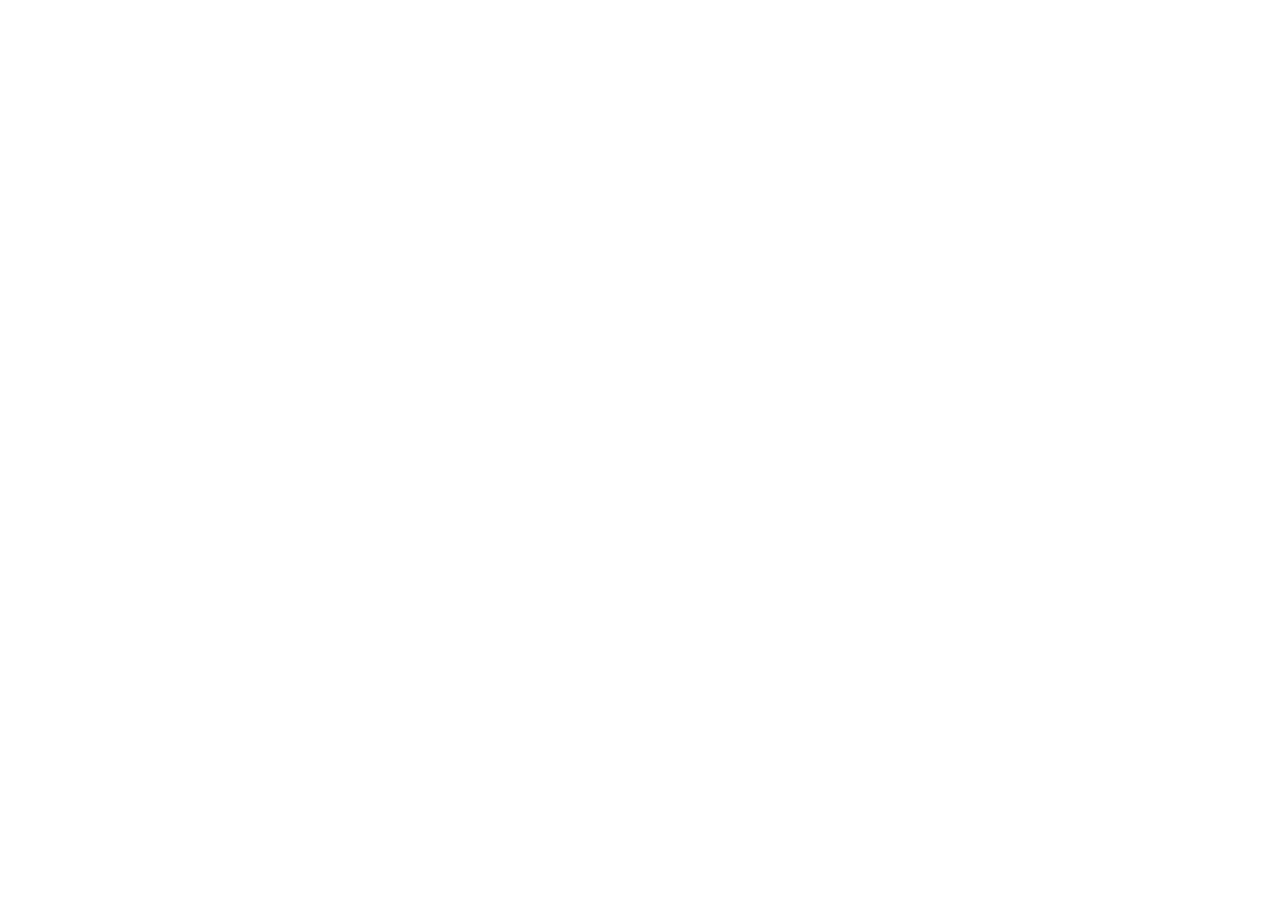
==== index.html @ 0a4031be "new" ====
<!DOCTYPE html>
<html lang="vi">
  <head>
    <meta charset="UTF-8" />
    <link rel="icon" type="image/svg+xml" href="/vite.svg" />
    <meta name="viewport" content="width=device-width, initial-scale=1.0" />
    <title>DuyunDz - Minecraft Client Developer | Phạm Hữu Duy Portfolio</title>
    <meta name="description" content="DuyunDz (Phạm Hữu Duy) - Minecraft client enthusiast & tool developer from Vietnam. Specialized in coding, modding, and reverse engineering.">
    <link rel="stylesheet" href="https://cdnjs.cloudflare.com/ajax/libs/font-awesome/6.4.0/css/all.min.css">
  </head>
  <body class="bg-zinc-950 text-white selection:bg-emerald-500/30">
    <div id="root"></div>
    <script type="module" src="/src/main.tsx"></script>
  </body>
</html>
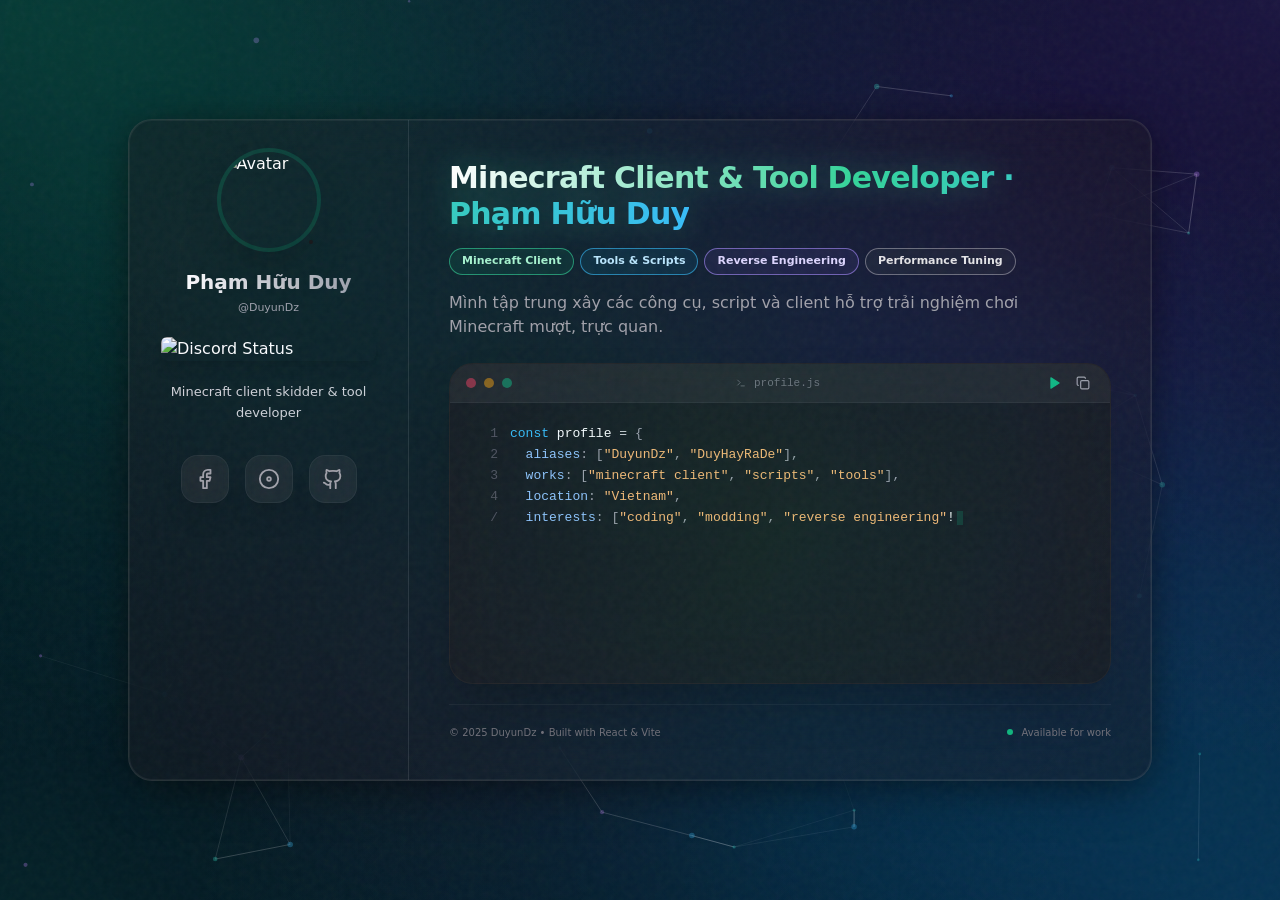
==== commit 12762b28: "Updates" ====
--- a/index.html
+++ b/index.html
@@ -7,9 +7,11 @@
     <title>DuyunDz - Minecraft Client Developer | Phạm Hữu Duy Portfolio</title>
     <meta name="description" content="DuyunDz (Phạm Hữu Duy) - Minecraft client enthusiast & tool developer from Vietnam. Specialized in coding, modding, and reverse engineering.">
     <link rel="stylesheet" href="https://cdnjs.cloudflare.com/ajax/libs/font-awesome/6.4.0/css/all.min.css">
+    <script type="module" crossorigin src="/assets/index-7a89866a.js"></script>
+    <link rel="stylesheet" href="/assets/index-070263aa.css">
   </head>
   <body class="bg-zinc-950 text-white selection:bg-emerald-500/30">
     <div id="root"></div>
-    <script type="module" src="/src/main.tsx"></script>
+    
   </body>
 </html>
--- a/assets/index-070263aa.css
+++ b/assets/index-070263aa.css
@@ -0,0 +1 @@
+*,:before,:after{--tw-border-spacing-x: 0;--tw-border-spacing-y: 0;--tw-translate-x: 0;--tw-translate-y: 0;--tw-rotate: 0;--tw-skew-x: 0;--tw-skew-y: 0;--tw-scale-x: 1;--tw-scale-y: 1;--tw-pan-x: ;--tw-pan-y: ;--tw-pinch-zoom: ;--tw-scroll-snap-strictness: proximity;--tw-gradient-from-position: ;--tw-gradient-via-position: ;--tw-gradient-to-position: ;--tw-ordinal: ;--tw-slashed-zero: ;--tw-numeric-figure: ;--tw-numeric-spacing: ;--tw-numeric-fraction: ;--tw-ring-inset: ;--tw-ring-offset-width: 0px;--tw-ring-offset-color: #fff;--tw-ring-color: rgb(59 130 246 / .5);--tw-ring-offset-shadow: 0 0 #0000;--tw-ring-shadow: 0 0 #0000;--tw-shadow: 0 0 #0000;--tw-shadow-colored: 0 0 #0000;--tw-blur: ;--tw-brightness: ;--tw-contrast: ;--tw-grayscale: ;--tw-hue-rotate: ;--tw-invert: ;--tw-saturate: ;--tw-sepia: ;--tw-drop-shadow: ;--tw-backdrop-blur: ;--tw-backdrop-brightness: ;--tw-backdrop-contrast: ;--tw-backdrop-grayscale: ;--tw-backdrop-hue-rotate: ;--tw-backdrop-invert: ;--tw-backdrop-opacity: ;--tw-backdrop-saturate: ;--tw-backdrop-sepia: ;--tw-contain-size: ;--tw-contain-layout: ;--tw-contain-paint: ;--tw-contain-style: }::backdrop{--tw-border-spacing-x: 0;--tw-border-spacing-y: 0;--tw-translate-x: 0;--tw-translate-y: 0;--tw-rotate: 0;--tw-skew-x: 0;--tw-skew-y: 0;--tw-scale-x: 1;--tw-scale-y: 1;--tw-pan-x: ;--tw-pan-y: ;--tw-pinch-zoom: ;--tw-scroll-snap-strictness: proximity;--tw-gradient-from-position: ;--tw-gradient-via-position: ;--tw-gradient-to-position: ;--tw-ordinal: ;--tw-slashed-zero: ;--tw-numeric-figure: ;--tw-numeric-spacing: ;--tw-numeric-fraction: ;--tw-ring-inset: ;--tw-ring-offset-width: 0px;--tw-ring-offset-color: #fff;--tw-ring-color: rgb(59 130 246 / .5);--tw-ring-offset-shadow: 0 0 #0000;--tw-ring-shadow: 0 0 #0000;--tw-shadow: 0 0 #0000;--tw-shadow-colored: 0 0 #0000;--tw-blur: ;--tw-brightness: ;--tw-contrast: ;--tw-grayscale: ;--tw-hue-rotate: ;--tw-invert: ;--tw-saturate: ;--tw-sepia: ;--tw-drop-shadow: ;--tw-backdrop-blur: ;--tw-backdrop-brightness: ;--tw-backdrop-contrast: ;--tw-backdrop-grayscale: ;--tw-backdrop-hue-rotate: ;--tw-backdrop-invert: ;--tw-backdrop-opacity: ;--tw-backdrop-saturate: ;--tw-backdrop-sepia: ;--tw-contain-size: ;--tw-contain-layout: ;--tw-contain-paint: ;--tw-contain-style: }*,:before,:after{box-sizing:border-box;border-width:0;border-style:solid;border-color:#e5e7eb}:before,:after{--tw-content: ""}html,:host{line-height:1.5;-webkit-text-size-adjust:100%;-moz-tab-size:4;-o-tab-size:4;tab-size:4;font-family:ui-sans-serif,system-ui,sans-serif,"Apple Color Emoji","Segoe UI Emoji",Segoe UI Symbol,"Noto Color Emoji";font-feature-settings:normal;font-variation-settings:normal;-webkit-tap-highlight-color:transparent}body{margin:0;line-height:inherit}hr{height:0;color:inherit;border-top-width:1px}abbr:where([title]){-webkit-text-decoration:underline dotted;text-decoration:underline dotted}h1,h2,h3,h4,h5,h6{font-size:inherit;font-weight:inherit}a{color:inherit;text-decoration:inherit}b,strong{font-weight:bolder}code,kbd,samp,pre{font-family:ui-monospace,SFMono-Regular,Menlo,Monaco,Consolas,Liberation Mono,Courier New,monospace;font-feature-settings:normal;font-variation-settings:normal;font-size:1em}small{font-size:80%}sub,sup{font-size:75%;line-height:0;position:relative;vertical-align:baseline}sub{bottom:-.25em}sup{top:-.5em}table{text-indent:0;border-color:inherit;border-collapse:collapse}button,input,optgroup,select,textarea{font-family:inherit;font-feature-settings:inherit;font-variation-settings:inherit;font-size:100%;font-weight:inherit;line-height:inherit;letter-spacing:inherit;color:inherit;margin:0;padding:0}button,select{text-transform:none}button,input:where([type=button]),input:where([type=reset]),input:where([type=submit]){-webkit-appearance:button;background-color:transparent;background-image:none}:-moz-focusring{outline:auto}:-moz-ui-invalid{box-shadow:none}progress{vertical-align:baseline}::-webkit-inner-spin-button,::-webkit-outer-spin-button{height:auto}[type=search]{-webkit-appearance:textfield;outline-offset:-2px}::-webkit-search-decoration{-webkit-appearance:none}::-webkit-file-upload-button{-webkit-appearance:button;font:inherit}summary{display:list-item}blockquote,dl,dd,h1,h2,h3,h4,h5,h6,hr,figure,p,pre{margin:0}fieldset{margin:0;padding:0}legend{padding:0}ol,ul,menu{list-style:none;margin:0;padding:0}dialog{padding:0}textarea{resize:vertical}input::-moz-placeholder,textarea::-moz-placeholder{opacity:1;color:#9ca3af}input::placeholder,textarea::placeholder{opacity:1;color:#9ca3af}button,[role=button]{cursor:pointer}:disabled{cursor:default}img,svg,video,canvas,audio,iframe,embed,object{display:block;vertical-align:middle}img,video{max-width:100%;height:auto}[hidden]:where(:not([hidden=until-found])){display:none}body{overflow-x:hidden;--tw-bg-opacity: 1;background-color:rgb(9 9 11 / var(--tw-bg-opacity, 1));--tw-text-opacity: 1;color:rgb(228 228 231 / var(--tw-text-opacity, 1));-webkit-font-smoothing:antialiased;-moz-osx-font-smoothing:grayscale}.container{width:100%}@media (min-width: 640px){.container{max-width:640px}}@media (min-width: 768px){.container{max-width:768px}}@media (min-width: 1024px){.container{max-width:1024px}}@media (min-width: 1280px){.container{max-width:1280px}}@media (min-width: 1536px){.container{max-width:1536px}}.glass-card{position:relative;overflow:hidden;border-radius:1.5rem;border-width:1px;border-color:#ffffff1a;background-color:#18181b66;--tw-backdrop-blur: blur(32px);-webkit-backdrop-filter:var(--tw-backdrop-blur) var(--tw-backdrop-brightness) var(--tw-backdrop-contrast) var(--tw-backdrop-grayscale) var(--tw-backdrop-hue-rotate) var(--tw-backdrop-invert) var(--tw-backdrop-opacity) var(--tw-backdrop-saturate) var(--tw-backdrop-sepia);backdrop-filter:var(--tw-backdrop-blur) var(--tw-backdrop-brightness) var(--tw-backdrop-contrast) var(--tw-backdrop-grayscale) var(--tw-backdrop-hue-rotate) var(--tw-backdrop-invert) var(--tw-backdrop-opacity) var(--tw-backdrop-saturate) var(--tw-backdrop-sepia);box-shadow:0 0 0 1px #ffffff0d inset,0 0 40px -10px #00000080,0 20px 50px -10px #0000004d;animation:breathing-aura 10s ease-in-out infinite}.glass-card:before{content:"";pointer-events:none;position:absolute;top:0;right:0;bottom:0;left:0;opacity:.4;transition-property:opacity;transition-timing-function:cubic-bezier(.4,0,.2,1);transition-duration:.7s;background:radial-gradient(1000px circle at var(--mouse-x, 50%) var(--mouse-y, 50%),rgba(16,185,129,.2) 0%,rgba(14,165,233,.12) 25%,rgba(139,92,246,.05) 50%,transparent 80%)}.glass-card:after{content:"";pointer-events:none;position:absolute;top:0;right:0;bottom:0;left:0;border-radius:inherit;opacity:0;transition-property:opacity;transition-timing-function:cubic-bezier(.4,0,.2,1);transition-duration:.7s;padding:1px;background:radial-gradient(600px circle at var(--mouse-x, 50%) var(--mouse-y, 50%),rgba(255,255,255,.15),transparent 100%);mask:linear-gradient(#fff 0 0) content-box,linear-gradient(#fff 0 0);-webkit-mask:linear-gradient(#fff 0 0) content-box,linear-gradient(#fff 0 0);mask-composite:exclude;-webkit-mask-composite:xor}.glass-card:hover:after{opacity:1}@keyframes breathing-aura{0%,to{box-shadow:0 0 40px -10px #10b9811a,0 20px 50px -10px #00000080;border-color:#ffffff1a}50%{box-shadow:0 0 60px -5px #0ea5e926,0 25px 60px -5px #0009;border-color:#fff3}}@keyframes rotate{0%{transform:rotate(0)}to{transform:rotate(360deg)}}.noise{pointer-events:none;position:fixed;top:0;right:0;bottom:0;left:0;z-index:100;opacity:.04;background-image:url("data:image/svg+xml,%3Csvg viewBox='0 0 200 200' xmlns='http://www.w3.org/2000/svg'%3E%3Cfilter id='noiseFilter'%3E%3CfeTurbulence type='fractalNoise' baseFrequency='0.65' numOctaves='3' stitchTiles='stitch'/%3E%3C/filter%3E%3Crect width='100%25' height='100%25' filter='url(%23noiseFilter)'/%3E%3C/svg%3E")}.mesh-gradient{position:fixed;top:0;right:0;bottom:0;left:0;z-index:-30;background-color:#020617;background-image:radial-gradient(at 0% 0%,rgba(16,185,129,.2) 0,transparent 60%),radial-gradient(at 100% 0%,rgba(139,92,246,.18) 0,transparent 60%),radial-gradient(at 100% 100%,rgba(14,165,233,.2) 0,transparent 60%),radial-gradient(at 0% 100%,rgba(16,185,129,.15) 0,transparent 60%),radial-gradient(at 50% 50%,rgba(2,6,23,1) 0,transparent 100%)}.pointer-events-none{pointer-events:none}.visible{visibility:visible}.fixed{position:fixed}.absolute{position:absolute}.relative{position:relative}.inset-0{top:0;right:0;bottom:0;left:0}.bottom-0{bottom:0}.bottom-1{bottom:.25rem}.bottom-4{bottom:1rem}.bottom-\[-15\%\]{bottom:-15%}.bottom-\[10\%\]{bottom:10%}.left-0{left:0}.left-\[-15\%\]{left:-15%}.left-\[20\%\]{left:20%}.right-0{right:0}.right-1{right:.25rem}.right-4{right:1rem}.right-\[-15\%\]{right:-15%}.right-\[10\%\]{right:10%}.top-\[-15\%\]{top:-15%}.top-\[20\%\]{top:20%}.-z-10{z-index:-10}.z-0{z-index:0}.z-10{z-index:10}.z-50{z-index:50}.z-\[100\]{z-index:100}.mx-auto{margin-left:auto;margin-right:auto}.mb-1{margin-bottom:.25rem}.mb-4{margin-bottom:1rem}.mb-6{margin-bottom:1.5rem}.ml-0\.5{margin-left:.125rem}.mr-2{margin-right:.5rem}.mt-1{margin-top:.25rem}.mt-4{margin-top:1rem}.mt-5{margin-top:1.25rem}.mt-8{margin-top:2rem}.block{display:block}.inline-block{display:inline-block}.flex{display:flex}.hidden{display:none}.size-1\.5{width:.375rem;height:.375rem}.size-24{width:6rem;height:6rem}.h-2{height:.5rem}.h-3\.5{height:.875rem}.h-48{height:12rem}.h-\[35\%\]{height:35%}.h-\[40\%\]{height:40%}.h-\[50\%\]{height:50%}.h-\[60\%\]{height:60%}.min-h-\[220px\]{min-height:220px}.min-h-screen{min-height:100vh}.w-1\.5{width:.375rem}.w-2{width:.5rem}.w-5{width:1.25rem}.w-\[35\%\]{width:35%}.w-\[40\%\]{width:40%}.w-\[50\%\]{width:50%}.w-\[60\%\]{width:60%}.w-full{width:100%}.max-w-2xl{max-width:42rem}.max-w-5xl{max-width:64rem}.max-w-\[200px\]{max-width:200px}.max-w-xl{max-width:36rem}.flex-1{flex:1 1 0%}.shrink-0{flex-shrink:0}@keyframes pulse{50%{opacity:.5}}.animate-pulse{animation:pulse 2s cubic-bezier(.4,0,.6,1) infinite}.cursor-default{cursor:default}.select-none{-webkit-user-select:none;-moz-user-select:none;user-select:none}.resize{resize:both}.flex-col{flex-direction:column}.flex-wrap{flex-wrap:wrap}.items-center{align-items:center}.justify-center{justify-content:center}.justify-between{justify-content:space-between}.gap-1\.5{gap:.375rem}.gap-2{gap:.5rem}.gap-x-1{-moz-column-gap:.25rem;column-gap:.25rem}.gap-x-1\.5{-moz-column-gap:.375rem;column-gap:.375rem}.gap-x-2{-moz-column-gap:.5rem;column-gap:.5rem}.gap-x-4{-moz-column-gap:1rem;column-gap:1rem}.overflow-hidden{overflow:hidden}.overflow-x-auto{overflow-x:auto}.overflow-y-auto{overflow-y:auto}.whitespace-pre{white-space:pre}.rounded-2xl{border-radius:1rem}.rounded-full{border-radius:9999px}.rounded-lg{border-radius:.5rem}.rounded-md{border-radius:.375rem}.rounded-xl{border-radius:.75rem}.border{border-width:1px}.border-2{border-width:2px}.border-b{border-bottom-width:1px}.border-t{border-top-width:1px}.border-emerald-400\/60{border-color:#34d39999}.border-sky-400\/60{border-color:#38bdf899}.border-violet-400\/60{border-color:#a78bfa99}.border-white\/10{border-color:#ffffff1a}.border-white\/5{border-color:#ffffff0d}.border-zinc-400\/60{border-color:#a1a1aa99}.border-zinc-900{--tw-border-opacity: 1;border-color:rgb(24 24 27 / var(--tw-border-opacity, 1))}.bg-amber-500{--tw-bg-opacity: 1;background-color:rgb(245 158 11 / var(--tw-bg-opacity, 1))}.bg-amber-500\/50{background-color:#f59e0b80}.bg-emerald-500{--tw-bg-opacity: 1;background-color:rgb(16 185 129 / var(--tw-bg-opacity, 1))}.bg-emerald-500\/10{background-color:#10b9811a}.bg-emerald-500\/30{background-color:#10b9814d}.bg-emerald-500\/50{background-color:#10b98180}.bg-rose-500{--tw-bg-opacity: 1;background-color:rgb(244 63 94 / var(--tw-bg-opacity, 1))}.bg-rose-500\/15{background-color:#f43f5e26}.bg-rose-500\/50{background-color:#f43f5e80}.bg-sky-500\/10{background-color:#0ea5e91a}.bg-sky-500\/25{background-color:#0ea5e940}.bg-violet-500\/10{background-color:#8b5cf61a}.bg-violet-600\/20{background-color:#7c3aed33}.bg-white\/5{background-color:#ffffff0d}.bg-zinc-500{--tw-bg-opacity: 1;background-color:rgb(113 113 122 / var(--tw-bg-opacity, 1))}.bg-zinc-500\/10{background-color:#71717a1a}.bg-zinc-900\/80{background-color:#18181bcc}.bg-zinc-900\/90{background-color:#18181be6}.bg-zinc-950{--tw-bg-opacity: 1;background-color:rgb(9 9 11 / var(--tw-bg-opacity, 1))}.bg-gradient-to-b{background-image:linear-gradient(to bottom,var(--tw-gradient-stops))}.bg-gradient-to-r{background-image:linear-gradient(to right,var(--tw-gradient-stops))}.from-white{--tw-gradient-from: #fff var(--tw-gradient-from-position);--tw-gradient-to: rgb(255 255 255 / 0) var(--tw-gradient-to-position);--tw-gradient-stops: var(--tw-gradient-from), var(--tw-gradient-to)}.via-emerald-400{--tw-gradient-to: rgb(52 211 153 / 0) var(--tw-gradient-to-position);--tw-gradient-stops: var(--tw-gradient-from), #34d399 var(--tw-gradient-via-position), var(--tw-gradient-to)}.to-sky-400{--tw-gradient-to: #38bdf8 var(--tw-gradient-to-position)}.to-zinc-400{--tw-gradient-to: #a1a1aa var(--tw-gradient-to-position)}.to-zinc-600{--tw-gradient-to: #52525b var(--tw-gradient-to-position)}.bg-clip-text{-webkit-background-clip:text;background-clip:text}.p-1{padding:.25rem}.p-3{padding:.75rem}.p-4{padding:1rem}.p-5{padding:1.25rem}.p-6{padding:1.5rem}.px-3{padding-left:.75rem;padding-right:.75rem}.px-4{padding-left:1rem;padding-right:1rem}.px-6{padding-left:1.5rem;padding-right:1.5rem}.py-1{padding-top:.25rem;padding-bottom:.25rem}.py-2{padding-top:.5rem;padding-bottom:.5rem}.py-3{padding-top:.75rem;padding-bottom:.75rem}.py-6{padding-top:1.5rem;padding-bottom:1.5rem}.pt-5{padding-top:1.25rem}.text-center{text-align:center}.text-right{text-align:right}.align-middle{vertical-align:middle}.font-mono{font-family:ui-monospace,SFMono-Regular,Menlo,Monaco,Consolas,Liberation Mono,Courier New,monospace}.text-8xl{font-size:6rem;line-height:1}.text-\[10px\]{font-size:10px}.text-\[11px\]{font-size:11px}.text-\[13px\]{font-size:13px}.text-\[9px\]{font-size:9px}.text-sm{font-size:.875rem;line-height:1.25rem}.text-xl{font-size:1.25rem;line-height:1.75rem}.font-black{font-weight:900}.font-bold{font-weight:700}.leading-relaxed{line-height:1.625}.leading-tight{line-height:1.25}.tracking-tight{letter-spacing:-.025em}.text-emerald-200{--tw-text-opacity: 1;color:rgb(167 243 208 / var(--tw-text-opacity, 1))}.text-emerald-500{--tw-text-opacity: 1;color:rgb(16 185 129 / var(--tw-text-opacity, 1))}.text-sky-200{--tw-text-opacity: 1;color:rgb(186 230 253 / var(--tw-text-opacity, 1))}.text-transparent{color:transparent}.text-violet-200{--tw-text-opacity: 1;color:rgb(221 214 254 / var(--tw-text-opacity, 1))}.text-white{--tw-text-opacity: 1;color:rgb(255 255 255 / var(--tw-text-opacity, 1))}.text-zinc-200{--tw-text-opacity: 1;color:rgb(228 228 231 / var(--tw-text-opacity, 1))}.text-zinc-300{--tw-text-opacity: 1;color:rgb(212 212 216 / var(--tw-text-opacity, 1))}.text-zinc-400{--tw-text-opacity: 1;color:rgb(161 161 170 / var(--tw-text-opacity, 1))}.text-zinc-500{--tw-text-opacity: 1;color:rgb(113 113 122 / var(--tw-text-opacity, 1))}.text-zinc-600{--tw-text-opacity: 1;color:rgb(82 82 91 / var(--tw-text-opacity, 1))}.opacity-50{opacity:.5}.shadow{--tw-shadow: 0 1px 3px 0 rgb(0 0 0 / .1), 0 1px 2px -1px rgb(0 0 0 / .1);--tw-shadow-colored: 0 1px 3px 0 var(--tw-shadow-color), 0 1px 2px -1px var(--tw-shadow-color);box-shadow:var(--tw-ring-offset-shadow, 0 0 #0000),var(--tw-ring-shadow, 0 0 #0000),var(--tw-shadow)}.shadow-2xl{--tw-shadow: 0 25px 50px -12px rgb(0 0 0 / .25);--tw-shadow-colored: 0 25px 50px -12px var(--tw-shadow-color);box-shadow:var(--tw-ring-offset-shadow, 0 0 #0000),var(--tw-ring-shadow, 0 0 #0000),var(--tw-shadow)}.shadow-lg{--tw-shadow: 0 10px 15px -3px rgb(0 0 0 / .1), 0 4px 6px -4px rgb(0 0 0 / .1);--tw-shadow-colored: 0 10px 15px -3px var(--tw-shadow-color), 0 4px 6px -4px var(--tw-shadow-color);box-shadow:var(--tw-ring-offset-shadow, 0 0 #0000),var(--tw-ring-shadow, 0 0 #0000),var(--tw-shadow)}.shadow-sm{--tw-shadow: 0 1px 2px 0 rgb(0 0 0 / .05);--tw-shadow-colored: 0 1px 2px 0 var(--tw-shadow-color);box-shadow:var(--tw-ring-offset-shadow, 0 0 #0000),var(--tw-ring-shadow, 0 0 #0000),var(--tw-shadow)}.shadow-xl{--tw-shadow: 0 20px 25px -5px rgb(0 0 0 / .1), 0 8px 10px -6px rgb(0 0 0 / .1);--tw-shadow-colored: 0 20px 25px -5px var(--tw-shadow-color), 0 8px 10px -6px var(--tw-shadow-color);box-shadow:var(--tw-ring-offset-shadow, 0 0 #0000),var(--tw-ring-shadow, 0 0 #0000),var(--tw-shadow)}.ring-4{--tw-ring-offset-shadow: var(--tw-ring-inset) 0 0 0 var(--tw-ring-offset-width) var(--tw-ring-offset-color);--tw-ring-shadow: var(--tw-ring-inset) 0 0 0 calc(4px + var(--tw-ring-offset-width)) var(--tw-ring-color);box-shadow:var(--tw-ring-offset-shadow),var(--tw-ring-shadow),var(--tw-shadow, 0 0 #0000)}.ring-emerald-500\/20{--tw-ring-color: rgb(16 185 129 / .2)}.blur{--tw-blur: blur(8px);filter:var(--tw-blur) var(--tw-brightness) var(--tw-contrast) var(--tw-grayscale) var(--tw-hue-rotate) var(--tw-invert) var(--tw-saturate) var(--tw-sepia) var(--tw-drop-shadow)}.blur-\[120px\]{--tw-blur: blur(120px);filter:var(--tw-blur) var(--tw-brightness) var(--tw-contrast) var(--tw-grayscale) var(--tw-hue-rotate) var(--tw-invert) var(--tw-saturate) var(--tw-sepia) var(--tw-drop-shadow)}.drop-shadow-\[0_0_15px_rgba\(52\,211\,153\,0\.3\)\]{--tw-drop-shadow: drop-shadow(0 0 15px rgba(52,211,153,.3));filter:var(--tw-blur) var(--tw-brightness) var(--tw-contrast) var(--tw-grayscale) var(--tw-hue-rotate) var(--tw-invert) var(--tw-saturate) var(--tw-sepia) var(--tw-drop-shadow)}.filter{filter:var(--tw-blur) var(--tw-brightness) var(--tw-contrast) var(--tw-grayscale) var(--tw-hue-rotate) var(--tw-invert) var(--tw-saturate) var(--tw-sepia) var(--tw-drop-shadow)}.backdrop-blur-2xl{--tw-backdrop-blur: blur(40px);-webkit-backdrop-filter:var(--tw-backdrop-blur) var(--tw-backdrop-brightness) var(--tw-backdrop-contrast) var(--tw-backdrop-grayscale) var(--tw-backdrop-hue-rotate) var(--tw-backdrop-invert) var(--tw-backdrop-opacity) var(--tw-backdrop-saturate) var(--tw-backdrop-sepia);backdrop-filter:var(--tw-backdrop-blur) var(--tw-backdrop-brightness) var(--tw-backdrop-contrast) var(--tw-backdrop-grayscale) var(--tw-backdrop-hue-rotate) var(--tw-backdrop-invert) var(--tw-backdrop-opacity) var(--tw-backdrop-saturate) var(--tw-backdrop-sepia)}.backdrop-blur-md{--tw-backdrop-blur: blur(12px);-webkit-backdrop-filter:var(--tw-backdrop-blur) var(--tw-backdrop-brightness) var(--tw-backdrop-contrast) var(--tw-backdrop-grayscale) var(--tw-backdrop-hue-rotate) var(--tw-backdrop-invert) var(--tw-backdrop-opacity) var(--tw-backdrop-saturate) var(--tw-backdrop-sepia);backdrop-filter:var(--tw-backdrop-blur) var(--tw-backdrop-brightness) var(--tw-backdrop-contrast) var(--tw-backdrop-grayscale) var(--tw-backdrop-hue-rotate) var(--tw-backdrop-invert) var(--tw-backdrop-opacity) var(--tw-backdrop-saturate) var(--tw-backdrop-sepia)}.backdrop-blur-xl{--tw-backdrop-blur: blur(24px);-webkit-backdrop-filter:var(--tw-backdrop-blur) var(--tw-backdrop-brightness) var(--tw-backdrop-contrast) var(--tw-backdrop-grayscale) var(--tw-backdrop-hue-rotate) var(--tw-backdrop-invert) var(--tw-backdrop-opacity) var(--tw-backdrop-saturate) var(--tw-backdrop-sepia);backdrop-filter:var(--tw-backdrop-blur) var(--tw-backdrop-brightness) var(--tw-backdrop-contrast) var(--tw-backdrop-grayscale) var(--tw-backdrop-hue-rotate) var(--tw-backdrop-invert) var(--tw-backdrop-opacity) var(--tw-backdrop-saturate) var(--tw-backdrop-sepia)}.transition{transition-property:color,background-color,border-color,text-decoration-color,fill,stroke,opacity,box-shadow,transform,filter,backdrop-filter;transition-timing-function:cubic-bezier(.4,0,.2,1);transition-duration:.15s}.transition-all{transition-property:all;transition-timing-function:cubic-bezier(.4,0,.2,1);transition-duration:.15s}.transition-colors{transition-property:color,background-color,border-color,text-decoration-color,fill,stroke;transition-timing-function:cubic-bezier(.4,0,.2,1);transition-duration:.15s}.transition-opacity{transition-property:opacity;transition-timing-function:cubic-bezier(.4,0,.2,1);transition-duration:.15s}.transition-transform{transition-property:transform;transition-timing-function:cubic-bezier(.4,0,.2,1);transition-duration:.15s}.duration-300{transition-duration:.3s}.duration-500{transition-duration:.5s}.perspective-1000{perspective:1000px}.code-token-keyword{font-weight:500;--tw-text-opacity: 1;color:rgb(56 189 248 / var(--tw-text-opacity, 1))}.code-token-string{--tw-text-opacity: 1;color:rgb(253 186 116 / var(--tw-text-opacity, 1))}.code-token-property{--tw-text-opacity: 1;color:rgb(147 197 253 / var(--tw-text-opacity, 1))}.code-token-punctuation{--tw-text-opacity: 1;color:rgb(161 161 170 / var(--tw-text-opacity, 1))}.code-token-operator{--tw-text-opacity: 1;color:rgb(212 212 216 / var(--tw-text-opacity, 1))}::-webkit-scrollbar{width:6px}::-webkit-scrollbar-track{background-color:transparent}::-webkit-scrollbar-thumb{border-radius:9999px;background-color:#ffffff1a;-webkit-transition-property:color,background-color,border-color,text-decoration-color,fill,stroke;transition-property:color,background-color,border-color,text-decoration-color,fill,stroke;transition-timing-function:cubic-bezier(.4,0,.2,1);transition-duration:.15s}::-webkit-scrollbar-thumb:hover{background-color:#fff3}.selection\:bg-emerald-500\/30 *::-moz-selection{background-color:#10b9814d}.selection\:bg-emerald-500\/30 *::selection{background-color:#10b9814d}.selection\:bg-emerald-500\/30::-moz-selection{background-color:#10b9814d}.selection\:bg-emerald-500\/30::selection{background-color:#10b9814d}.hover\:border-white\/20:hover{border-color:#fff3}.hover\:bg-emerald-500\/20:hover{background-color:#10b98133}.hover\:bg-white\/10:hover{background-color:#ffffff1a}.hover\:text-blue-500:hover{--tw-text-opacity: 1;color:rgb(59 130 246 / var(--tw-text-opacity, 1))}.hover\:text-indigo-500:hover{--tw-text-opacity: 1;color:rgb(99 102 241 / var(--tw-text-opacity, 1))}.hover\:text-white:hover{--tw-text-opacity: 1;color:rgb(255 255 255 / var(--tw-text-opacity, 1))}.hover\:opacity-80:hover{opacity:.8}.hover\:shadow-blue-500\/50:hover{--tw-shadow-color: rgb(59 130 246 / .5);--tw-shadow: var(--tw-shadow-colored)}.hover\:shadow-indigo-500\/50:hover{--tw-shadow-color: rgb(99 102 241 / .5);--tw-shadow: var(--tw-shadow-colored)}.hover\:shadow-white\/50:hover{--tw-shadow-color: rgb(255 255 255 / .5);--tw-shadow: var(--tw-shadow-colored)}.group:hover .group-hover\:scale-110{--tw-scale-x: 1.1;--tw-scale-y: 1.1;transform:translate(var(--tw-translate-x),var(--tw-translate-y)) rotate(var(--tw-rotate)) skew(var(--tw-skew-x)) skewY(var(--tw-skew-y)) scaleX(var(--tw-scale-x)) scaleY(var(--tw-scale-y))}@media (min-width: 768px){.md\:mr-3{margin-right:.75rem}.md\:mt-6{margin-top:1.5rem}.md\:size-3\.5{width:.875rem;height:.875rem}.md\:h-2\.5{height:.625rem}.md\:min-h-\[280px\]{min-height:280px}.md\:w-2\.5{width:.625rem}.md\:w-7{width:1.75rem}.md\:w-\[280px\]{width:280px}.md\:flex-row{flex-direction:row}.md\:gap-x-1\.5{-moz-column-gap:.375rem;column-gap:.375rem}.md\:gap-x-2{-moz-column-gap:.5rem;column-gap:.5rem}.md\:border-b-0{border-bottom-width:0px}.md\:border-r{border-right-width:1px}.md\:p-10{padding:2.5rem}.md\:p-5{padding:1.25rem}.md\:p-8{padding:2rem}.md\:px-4{padding-left:1rem;padding-right:1rem}.md\:py-12{padding-top:3rem;padding-bottom:3rem}.md\:text-3xl{font-size:1.875rem;line-height:2.25rem}.md\:text-\[11px\]{font-size:11px}.md\:text-\[13px\]{font-size:13px}.md\:text-base{font-size:1rem;line-height:1.5rem}}
